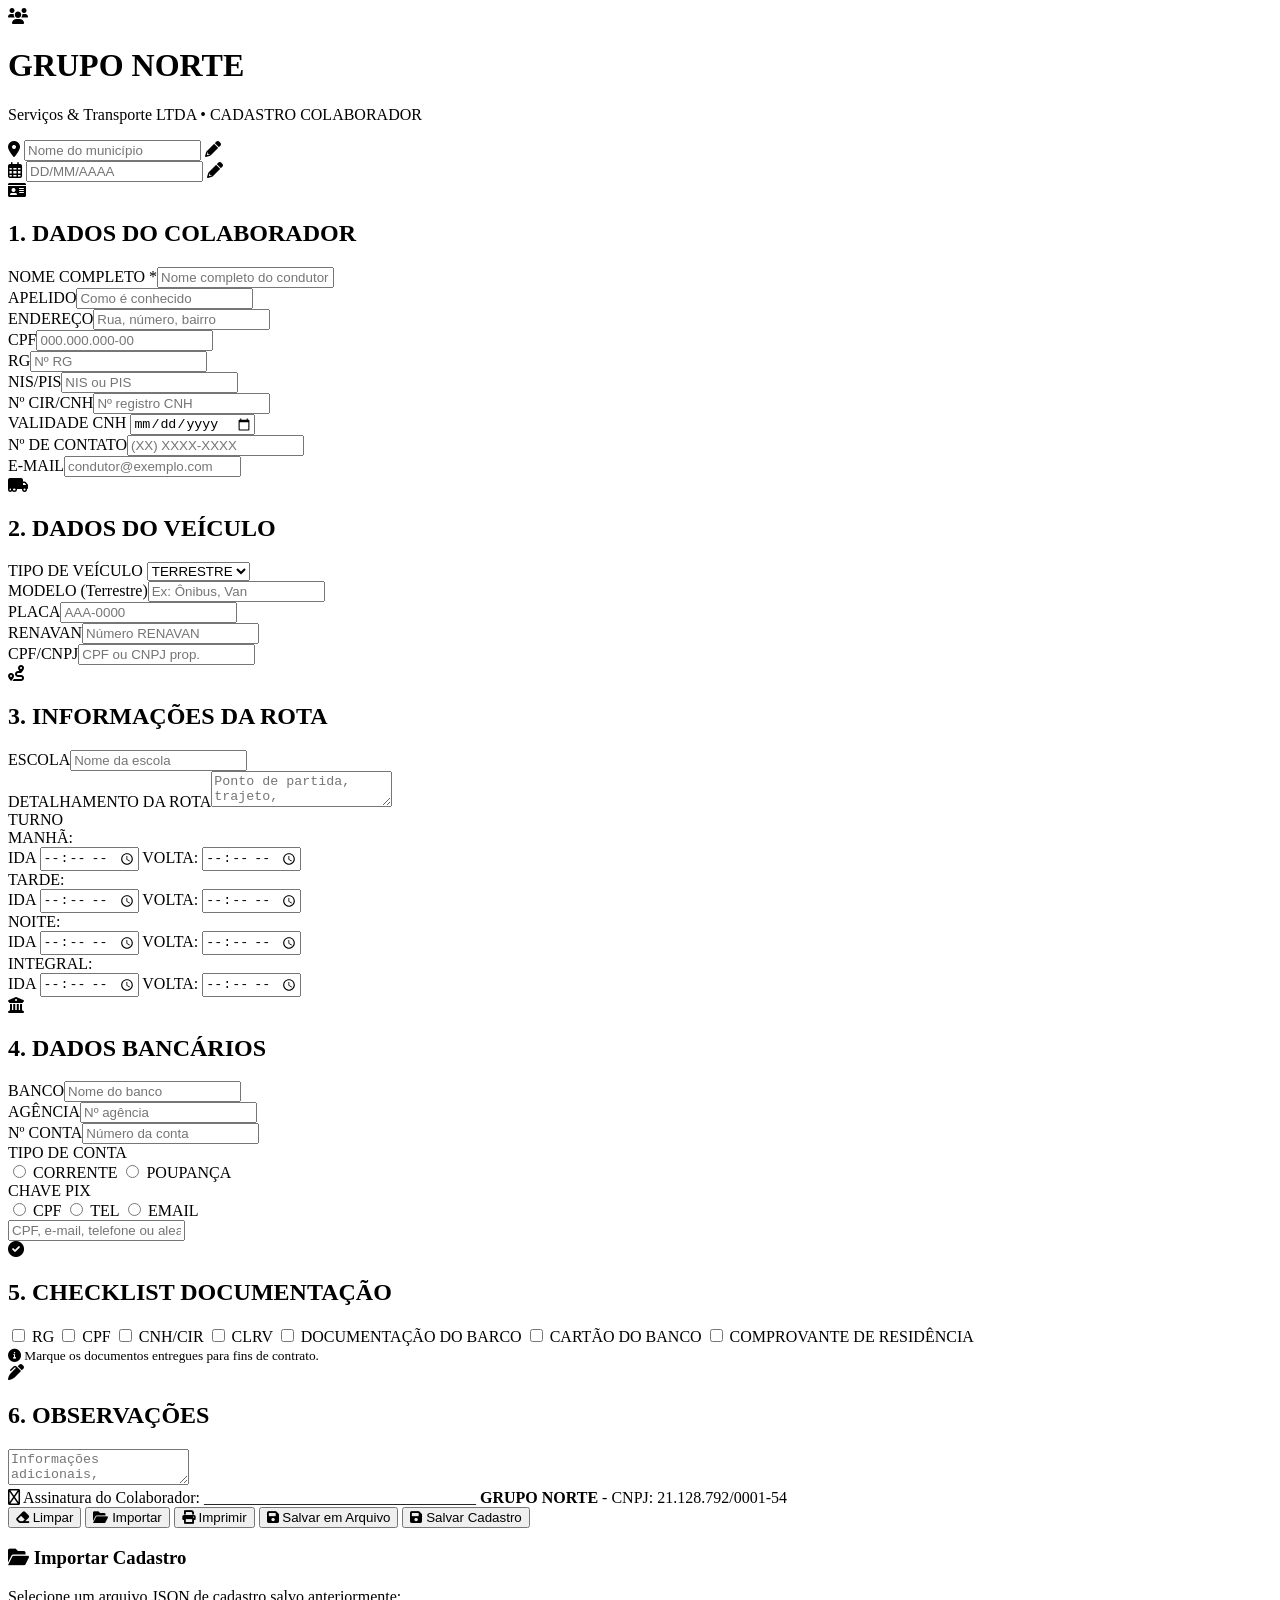
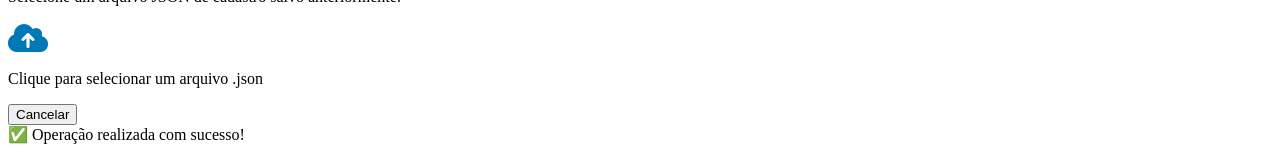
==== src/main/resources/static/index.html @ 570d4378 "ajustes" ====
<!DOCTYPE html>
<html lang="pt-br">
<head>
    <meta charset="UTF-8">
    <meta name="viewport" content="width=device-width, initial-scale=1.0, user-scalable=yes">
    <title>Grupo Norte | Cadastro Colaborador</title>
    <link href="https://fonts.googleapis.com/css2?family=Inter:opsz,wght@14..32,300;14..32,400;14..32,500;14..32,600;14..32,700&display=swap" rel="stylesheet">
    <link rel="stylesheet" href="https://cdnjs.cloudflare.com/ajax/libs/font-awesome/6.0.0-beta3/css/all.min.css">
    <link rel="stylesheet" href="css/style.css">

</head>
<body>
<div class="container">
    <div class="header-card">
        <div class="logo-area">
            <div class="logo-icon">
                <i class="fas fa-users"></i>
            </div>
            <div class="title-main">
                <h1>GRUPO NORTE</h1>
                <p>Serviços & Transporte LTDA • CADASTRO COLABORADOR</p>
            </div>
        </div>
        <div class="badge-muni">
            <div class="muni-field">
                <i class="fas fa-map-marker-alt"></i>
                <input type="text" id="editMunicipio" placeholder="Nome do município">
                <span class="edit-hint"><i class="fas fa-pencil-alt"></i></span>
            </div>
            <div class="data-field">
                <i class="far fa-calendar-alt"></i>
                <input type="text" id="editData" placeholder="DD/MM/AAAA" maxlength="10">
                <span class="edit-hint"><i class="fas fa-pencil-alt"></i></span>
            </div>
        </div>
    </div>

    <div class="form-grid">
        <form id="cadastroForm">
            <div class="section">
                <div class="section-title">
                    <i class="fas fa-id-card"></i>
                    <h2>1. DADOS DO COLABORADOR</h2>
                </div>
                <div class="row">
                    <div class="field" style="flex: 2 1 320px;"><label>NOME COMPLETO *</label><input type="text" id="nomeCompleto" placeholder="Nome completo do condutor"></div>
                    <div class="field"><label>APELIDO</label><input type="text" id="apelido" placeholder="Como é conhecido"></div>
                </div>
                <div class="row">
                    <div class="field"><label>ENDEREÇO</label><input type="text" id="endereco" placeholder="Rua, número, bairro"></div>
                    <div class="field"><label>CPF</label><input type="text" id="cpf" placeholder="000.000.000-00"></div>
                    <div class="field"><label>RG</label><input type="text" id="rg" placeholder="Nº RG"></div>
                    <div class="field"><label>NIS/PIS</label><input type="text" id="nis" placeholder="NIS ou PIS"></div>
                </div>
                <div class="row">
                    <div class="field"><label>Nº CIR/CNH</label><input type="text" id="cnh" placeholder="Nº registro CNH"></div>
                    <div class="field">
                        <label for="validadeCnh">VALIDADE CNH</label>
                        <input
                                type="date"
                                id="validadeCnh"
                                name="validadeCnh"
                                required
                        >
                    </div>
                    <div class="field"><label>Nº DE CONTATO</label><input type="tel" id="contato" placeholder="(XX) XXXX-XXXX"></div>
                    <div class="field"><label>E-MAIL</label><input type="email" id="email" placeholder="condutor@exemplo.com"></div>
                </div>
            </div>

            <div class="section">
                <div class="section-title">
                    <i class="fas fa-truck-moving"></i>
                    <h2>2. DADOS DO VEÍCULO</h2>
                </div>
                <div class="row">
                    <div class="field"><label>TIPO DE VEÍCULO</label>
                        <select id="tipoVeiculo">
                            <option value="terrestre">TERRESTRE</option>
                            <option value="fluvial">FLUVIAL</option>
                        </select>
                    </div>
                </div>
                <div id="camposTerrestre">
                    <div class="row">
                        <div class="field"><label>MODELO (Terrestre)</label><input type="text" id="modeloTerrestre" placeholder="Ex: Ônibus, Van"></div>
                        <div class="field"><label>PLACA</label><input type="text" id="placa" placeholder="AAA-0000"></div>
                        <div class="field"><label>RENAVAN</label><input type="text" id="renavan" placeholder="Número RENAVAN"></div>
                        <div class="field"><label>CPF/CNPJ</label><input type="text" id="cpfCnpjVeiculo" placeholder="CPF ou CNPJ prop."></div>
                    </div>
                </div>
                <div id="camposFluvial" style="display: none;">
                    <div class="vehicle-detail">
                        <div class="row">
                            <div class="field"><label>MODELO (Embarcação)</label><input type="text" id="modeloFluvial" placeholder="Modelo do barco"></div>
                            <div class="field"><label>NOME DA EMBARCAÇÃO</label><input type="text" id="nomeEmbarcacao" placeholder="Nome da embarcação"></div>
                            <div class="field"><label>Nº INSC</label><input type="text" id="numInsc" placeholder="Inscrição da embarcação"></div>
                            <div class="field"><label>VALIDADE</label><input type="text" id="validadeEmbarcacao" placeholder="DD/MM/AAAA" maxlength="10"></div>
                        </div>
                    </div>
                </div>
            </div>

            <div class="section">
                <div class="section-title"><i class="fas fa-route"></i><h2>3. INFORMAÇÕES DA ROTA</h2></div>
                <div class="row">
                    <div class="field field-full"><label>ESCOLA</label><input type="text" id="escola" placeholder="Nome da escola"></div>
                </div>
                <div class="row">
                    <div class="field field-full"><label>DETALHAMENTO DA ROTA</label><textarea id="detalheRota" rows="2" placeholder="Ponto de partida, trajeto, referências..."></textarea></div>
                </div>
                <div class="row">
                    <div class="turno-block">
                        <label>TURNO</label>
                        <div class="turno-grid">
                            <div class="turno-shift-card">
                                <div class="turno-shift-title">MANHÃ:</div>
                                <div class="turno-fields-row">
                                    <span class="turno-tag">IDA</span>
                                    <input type="time" class="turno-time" id="manhaIda">
                                    <span class="turno-tag">VOLTA:</span>
                                    <input type="time" class="turno-time" id="manhaVolta">
                                </div>
                            </div>
                            <div class="turno-shift-card">
                                <div class="turno-shift-title">TARDE:</div>
                                <div class="turno-fields-row">
                                    <span class="turno-tag">IDA</span>
                                    <input type="time" class="turno-time" id="tardeIda">
                                    <span class="turno-tag">VOLTA:</span>
                                    <input type="time" class="turno-time" id="tardeVolta">
                                </div>
                            </div>
                            <div class="turno-shift-card">
                                <div class="turno-shift-title">NOITE:</div>
                                <div class="turno-fields-row">
                                    <span class="turno-tag">IDA</span>
                                    <input type="time" class="turno-time" id="noiteIda">
                                    <span class="turno-tag">VOLTA:</span>
                                    <input type="time" class="turno-time" id="noiteVolta">
                                </div>
                            </div>
                            <div class="turno-shift-card">
                                <div class="turno-shift-title">INTEGRAL:</div>
                                <div class="turno-fields-row">
                                    <span class="turno-tag">IDA</span>
                                    <input type="time" class="turno-time" id="integralIda">
                                    <span class="turno-tag">VOLTA:</span>
                                    <input type="time" class="turno-time" id="integralVolta">
                                </div>
                            </div>
                        </div>
                    </div>
                </div>
            </div>

            <div class="section">
                <div class="section-title"><i class="fas fa-university"></i><h2>4. DADOS BANCÁRIOS</h2></div>
                <div class="row">
                    <div class="field"><label>BANCO</label><input type="text" id="banco" placeholder="Nome do banco"></div>
                    <div class="field"><label>AGÊNCIA</label><input type="text" id="agencia" placeholder="Nº agência"></div>
                    <div class="field"><label>Nº CONTA</label><input type="text" id="numeroConta" placeholder="Número da conta"></div>
                    <div class="field">
                        <label>TIPO DE CONTA</label>
                        <div class="radio-group-vertical">
                            <label class="radio-item"><input type="radio" name="tipoConta" id="tipoContaCorrente" value="corrente"> CORRENTE</label>
                            <label class="radio-item"><input type="radio" name="tipoConta" id="tipoContaPoupanca" value="poupanca"> POUPANÇA</label>
                        </div>
                    </div>
                </div>
                <div class="row">
                    <div class="field field-full">
                        <label>CHAVE PIX</label>
                        <div class="pix-row">
                            <div class="radio-group-horizontal">
                                <label class="radio-item"><input type="radio" name="tipoPix" id="pixCPF" value="cpf"> CPF</label>
                                <label class="radio-item"><input type="radio" name="tipoPix" id="pixTel" value="tel"> TEL</label>
                                <label class="radio-item"><input type="radio" name="tipoPix" id="pixEmail" value="email"> EMAIL</label>
                            </div>
                            <input type="text" id="chavePix" class="pix-input" placeholder="CPF, e-mail, telefone ou aleatória">
                        </div>
                    </div>
                </div>
            </div>

            <div class="section">
                <div class="section-title"><i class="fas fa-check-circle"></i><h2>5. CHECKLIST DOCUMENTAÇÃO</h2></div>
                <div class="checklist">
                    <label class="check-item"><input type="checkbox" id="checkRG"> RG</label>
                    <label class="check-item"><input type="checkbox" id="checkCPF"> CPF</label>
                    <label class="check-item"><input type="checkbox" id="checkCNH"> CNH/CIR</label>
                    <label class="check-item"><input type="checkbox" id="checkCLRV"> CLRV</label>
                    <label class="check-item"><input type="checkbox" id="checkDocBarco"> DOCUMENTAÇÃO DO BARCO</label>
                    <label class="check-item"><input type="checkbox" id="checkCartaoBanco"> CARTÃO DO BANCO</label>
                    <label class="check-item"><input type="checkbox" id="checkComprovanteRes"> COMPROVANTE DE RESIDÊNCIA</label>
                </div>
                <small class="info-hint"><i class="fas fa-info-circle"></i> Marque os documentos entregues para fins de contrato.</small>
            </div>

            <div class="section obs-area">
                <div class="section-title"><i class="fas fa-pen-alt"></i><h2>6. OBSERVAÇÕES</h2></div>
                <textarea id="observacoes" placeholder="Informações adicionais, restrições, observações pertinentes..."></textarea>
                <div class="assinatura">
                    <span><i class="far fa-signature"></i> Assinatura do Colaborador: __________________________________</span>
                    <span><strong>GRUPO NORTE</strong> - CNPJ: 21.128.792/0001-54</span>
                </div>
            </div>

            <div class="actions">
                <button type="button" class="btn btn-secondary" id="btnLimpar"><i class="fas fa-eraser"></i> Limpar</button>
                <button type="button" class="btn btn-warning" id="btnImportar"><i class="fas fa-folder-open"></i> Importar</button>
                <button type="button" class="btn btn-info" id="btnImprimir"><i class="fas fa-print"></i> Imprimir</button>
                <button type="button" class="btn btn-primary" id="btnSalvarArquivo"><i class="fas fa-save"></i> Salvar em Arquivo</button>
                <button type="button" id="btnSalvar" class="btn-salvar" onclick="enviarCadastro()">
                    <i class="fas fa-save"></i>
                    <span>Salvar Cadastro</span>
                </button>
            </div>
        </form>
    </div>
</div>

<!-- Modal de Importação -->
<div id="importModal" class="modal">
    <div class="modal-content">
        <h3><i class="fas fa-folder-open"></i> Importar Cadastro</h3>
        <p>Selecione um arquivo JSON de cadastro salvo anteriormente:</p>
        <div class="file-input-wrapper" onclick="document.getElementById('fileInput').click()">
            <i class="fas fa-cloud-upload-alt" style="font-size: 2rem; color: #0077b6;"></i>
            <p>Clique para selecionar um arquivo .json</p>
            <input type="file" id="fileInput" accept=".json" style="display: none;">
        </div>
        <div class="modal-buttons">
            <button class="btn btn-secondary" onclick="fecharModal()">Cancelar</button>
        </div>
    </div>
</div>

<div id="toastMsg" class="toast-message">✅ Operação realizada com sucesso!</div>

<script src="js/script.js"></script>

</body>
</html>
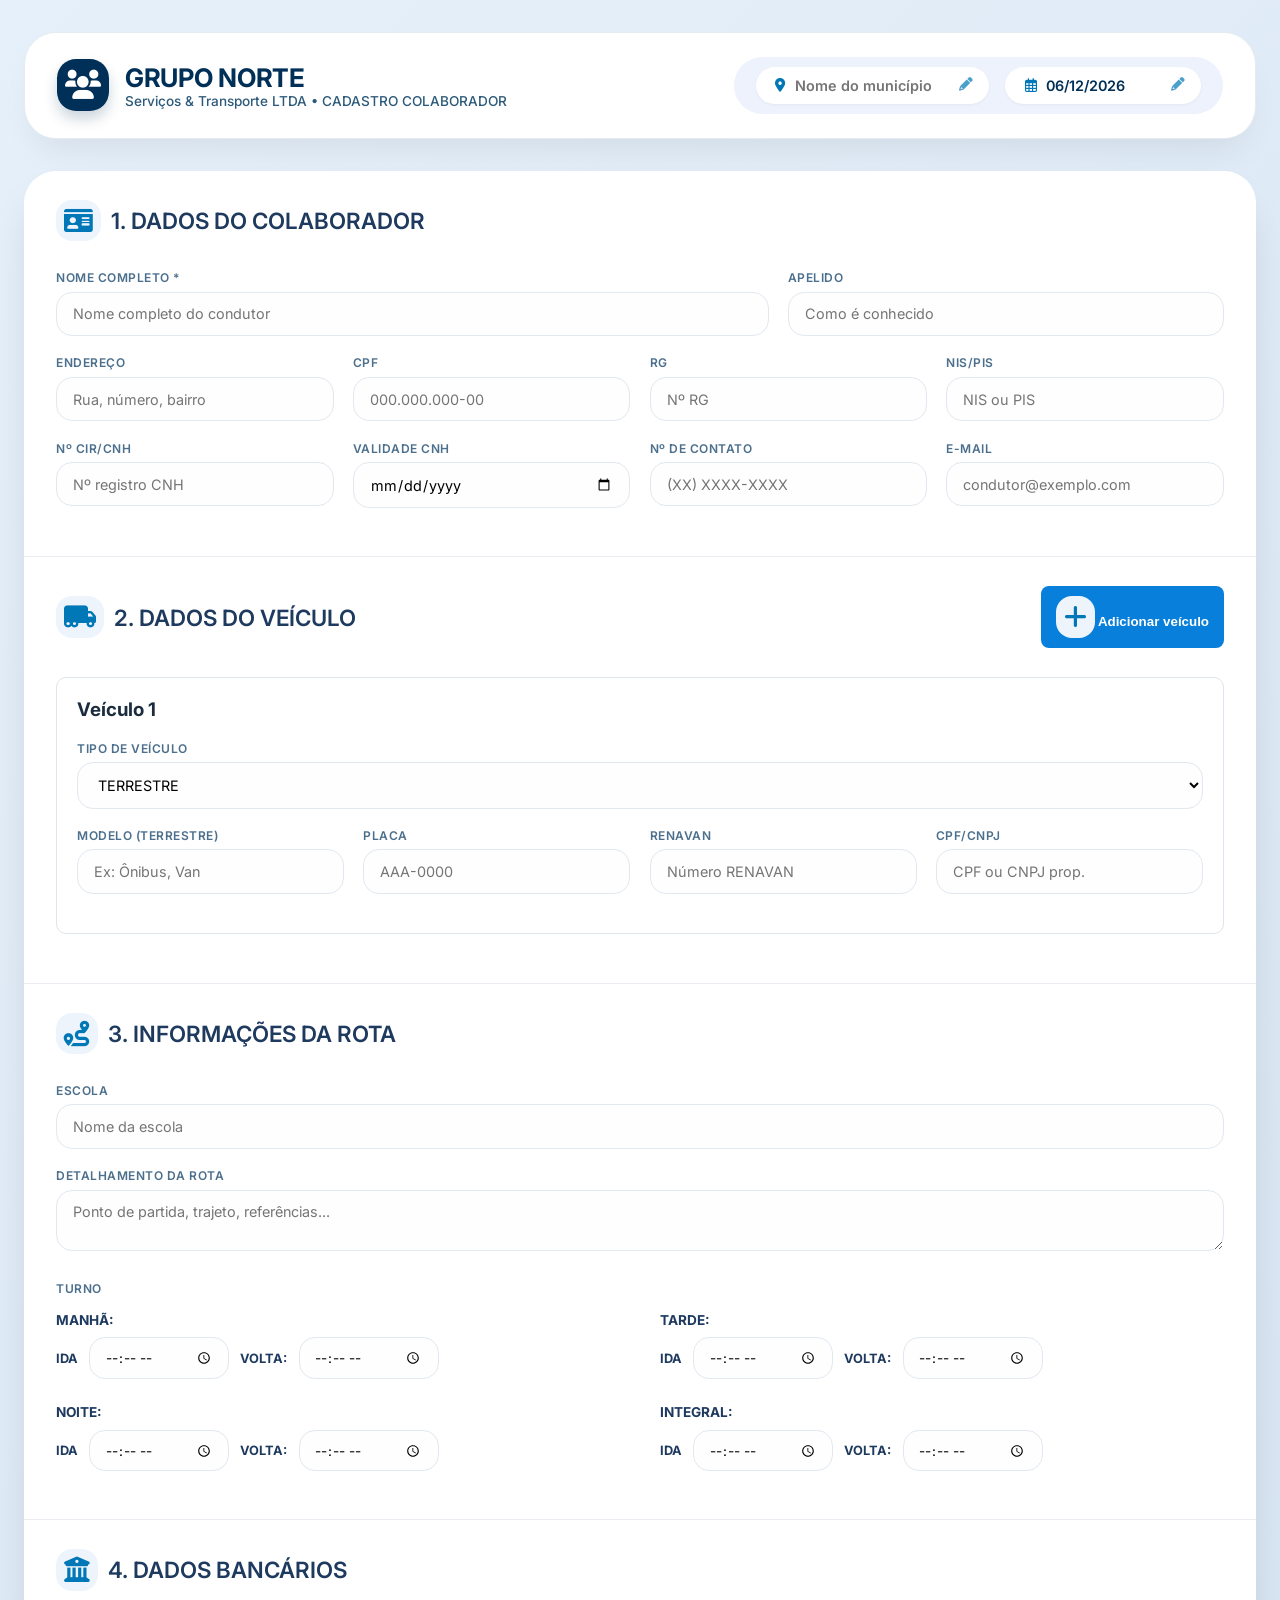
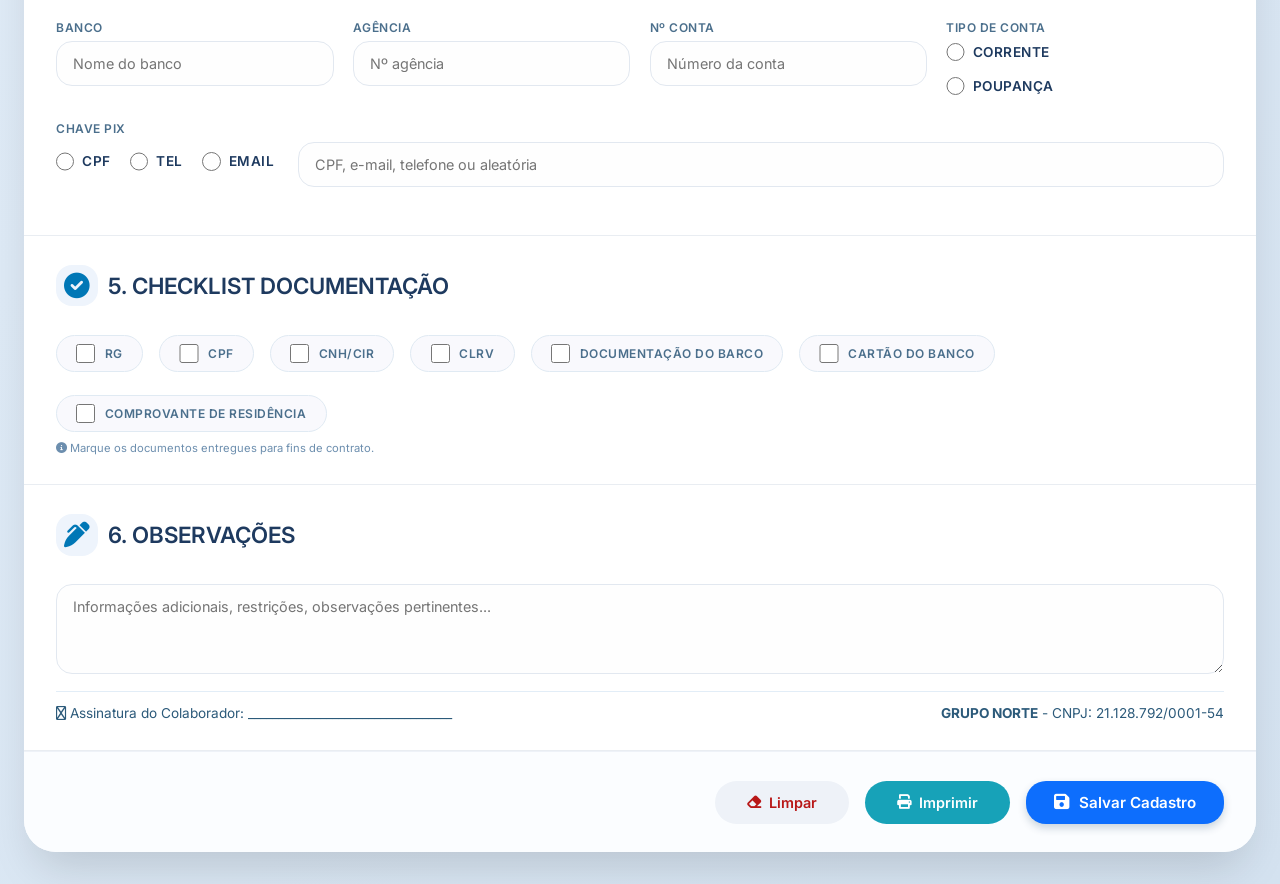
==== commit 7c73890e: "ajuste frontend" ====
--- a/src/main/resources/static/index.html
+++ b/src/main/resources/static/index.html
@@ -6,7 +6,7 @@
     <title>Grupo Norte | Cadastro Colaborador</title>
     <link href="https://fonts.googleapis.com/css2?family=Inter:opsz,wght@14..32,300;14..32,400;14..32,500;14..32,600;14..32,700&display=swap" rel="stylesheet">
     <link rel="stylesheet" href="https://cdnjs.cloudflare.com/ajax/libs/font-awesome/6.0.0-beta3/css/all.min.css">
-    <link rel="stylesheet" href="css/style.css">
+    <link rel="stylesheet" href="style.css">
 
 </head>
 <body>
@@ -69,36 +69,134 @@
             </div>
 
             <div class="section">
+
                 <div class="section-title">
                     <i class="fas fa-truck-moving"></i>
                     <h2>2. DADOS DO VEÍCULO</h2>
-                </div>
-                <div class="row">
-                    <div class="field"><label>TIPO DE VEÍCULO</label>
-                        <select id="tipoVeiculo">
-                            <option value="terrestre">TERRESTRE</option>
-                            <option value="fluvial">FLUVIAL</option>
-                        </select>
-                    </div>
-                </div>
-                <div id="camposTerrestre">
-                    <div class="row">
-                        <div class="field"><label>MODELO (Terrestre)</label><input type="text" id="modeloTerrestre" placeholder="Ex: Ônibus, Van"></div>
-                        <div class="field"><label>PLACA</label><input type="text" id="placa" placeholder="AAA-0000"></div>
-                        <div class="field"><label>RENAVAN</label><input type="text" id="renavan" placeholder="Número RENAVAN"></div>
-                        <div class="field"><label>CPF/CNPJ</label><input type="text" id="cpfCnpjVeiculo" placeholder="CPF ou CNPJ prop."></div>
-                    </div>
-                </div>
-                <div id="camposFluvial" style="display: none;">
-                    <div class="vehicle-detail">
+
+                    <button type="button" id="btnAdicionarVeiculo" class="btn-adicionar-veiculo">
+                        <i class="fas fa-plus"></i>
+                        Adicionar veículo
+                    </button>
+                </div>
+
+                <div id="veiculosContainer">
+
+                    <!-- VEÍCULO 1 -->
+                    <div class="veiculo-card">
+
+                        <div class="veiculo-card-title">
+                            <h3>Veículo 1</h3>
+                        </div>
+
                         <div class="row">
-                            <div class="field"><label>MODELO (Embarcação)</label><input type="text" id="modeloFluvial" placeholder="Modelo do barco"></div>
-                            <div class="field"><label>NOME DA EMBARCAÇÃO</label><input type="text" id="nomeEmbarcacao" placeholder="Nome da embarcação"></div>
-                            <div class="field"><label>Nº INSC</label><input type="text" id="numInsc" placeholder="Inscrição da embarcação"></div>
-                            <div class="field"><label>VALIDADE</label><input type="text" id="validadeEmbarcacao" placeholder="DD/MM/AAAA" maxlength="10"></div>
-                        </div>
-                    </div>
-                </div>
+
+                            <div class="field">
+                                <label>TIPO DE VEÍCULO</label>
+
+                                <select class="tipoVeiculo">
+                                    <option value="terrestre">TERRESTRE</option>
+                                    <option value="fluvial">FLUVIAL</option>
+                                </select>
+                            </div>
+
+                        </div>
+
+
+                        <!-- CAMPOS TERRESTRES -->
+
+                        <div class="camposTerrestre">
+
+                            <div class="row">
+
+                                <div class="field">
+                                    <label>MODELO (Terrestre)</label>
+                                    <input
+                                            type="text"
+                                            class="modeloTerrestre"
+                                            placeholder="Ex: Ônibus, Van">
+                                </div>
+
+                                <div class="field">
+                                    <label>PLACA</label>
+                                    <input
+                                            type="text"
+                                            class="placa"
+                                            placeholder="AAA-0000">
+                                </div>
+
+                                <div class="field">
+                                    <label>RENAVAN</label>
+                                    <input
+                                            type="text"
+                                            class="renavan"
+                                            placeholder="Número RENAVAN">
+                                </div>
+
+                                <div class="field">
+                                    <label>CPF/CNPJ</label>
+                                    <input
+                                            type="text"
+                                            class="cpfCnpjVeiculo"
+                                            placeholder="CPF ou CNPJ prop.">
+                                </div>
+
+                            </div>
+
+                        </div>
+
+
+                        <!-- CAMPOS FLUVIAIS -->
+
+                        <div class="camposFluvial" style="display: none;">
+
+                            <div class="vehicle-detail">
+
+                                <div class="row">
+
+                                    <div class="field">
+                                        <label>MODELO (Embarcação)</label>
+                                        <input
+                                                type="text"
+                                                class="modeloFluvial"
+                                                placeholder="Modelo do barco">
+                                    </div>
+
+                                    <div class="field">
+                                        <label>NOME DA EMBARCAÇÃO</label>
+                                        <input
+                                                type="text"
+                                                class="nomeEmbarcacao"
+                                                placeholder="Nome da embarcação">
+                                    </div>
+
+                                    <div class="field">
+                                        <label>Nº INSC</label>
+                                        <input
+                                                type="text"
+                                                class="numInsc"
+                                                placeholder="Inscrição da embarcação">
+                                    </div>
+
+                                    <div class="field">
+                                        <label>VALIDADE</label>
+                                        <input
+                                                type="text"
+                                                class="validadeEmbarcacao"
+                                                placeholder="DD/MM/AAAA"
+                                                maxlength="10">
+                                    </div>
+
+                                </div>
+
+                            </div>
+
+                        </div>
+
+                    </div>
+
+                </div>
+
             </div>
 
             <div class="section">
@@ -208,9 +306,7 @@
 
             <div class="actions">
                 <button type="button" class="btn btn-secondary" id="btnLimpar"><i class="fas fa-eraser"></i> Limpar</button>
-                <button type="button" class="btn btn-warning" id="btnImportar"><i class="fas fa-folder-open"></i> Importar</button>
                 <button type="button" class="btn btn-info" id="btnImprimir"><i class="fas fa-print"></i> Imprimir</button>
-                <button type="button" class="btn btn-primary" id="btnSalvarArquivo"><i class="fas fa-save"></i> Salvar em Arquivo</button>
                 <button type="button" id="btnSalvar" class="btn-salvar" onclick="enviarCadastro()">
                     <i class="fas fa-save"></i>
                     <span>Salvar Cadastro</span>
@@ -220,25 +316,7 @@
     </div>
 </div>
 
-<!-- Modal de Importação -->
-<div id="importModal" class="modal">
-    <div class="modal-content">
-        <h3><i class="fas fa-folder-open"></i> Importar Cadastro</h3>
-        <p>Selecione um arquivo JSON de cadastro salvo anteriormente:</p>
-        <div class="file-input-wrapper" onclick="document.getElementById('fileInput').click()">
-            <i class="fas fa-cloud-upload-alt" style="font-size: 2rem; color: #0077b6;"></i>
-            <p>Clique para selecionar um arquivo .json</p>
-            <input type="file" id="fileInput" accept=".json" style="display: none;">
-        </div>
-        <div class="modal-buttons">
-            <button class="btn btn-secondary" onclick="fecharModal()">Cancelar</button>
-        </div>
-    </div>
-</div>
-
-<div id="toastMsg" class="toast-message">✅ Operação realizada com sucesso!</div>
-
-<script src="js/script.js"></script>
+<script src="script.js"></script>
 
 </body>
 </html>
--- a/src/main/resources/static/style.css
+++ b/src/main/resources/static/style.css
@@ -0,0 +1,664 @@
+* {
+    margin: 0;
+    padding: 0;
+    box-sizing: border-box;
+}
+
+body {
+    background: linear-gradient(135deg, #e6f0fa 0%, #d4e2f0 100%);
+    font-family: 'Inter', sans-serif;
+    padding: 2rem 1.5rem;
+    color: #1a2c3e;
+}
+
+.container {
+    max-width: 1280px;
+    margin: 0 auto;
+}
+
+.header-card {
+    background: white;
+    border-radius: 2rem;
+    padding: 1.5rem 2rem;
+    margin-bottom: 2rem;
+    box-shadow: 0 20px 35px -12px rgba(0, 0, 0, 0.08);
+    display: flex;
+    flex-wrap: wrap;
+    align-items: center;
+    justify-content: space-between;
+    border: 1px solid rgba(0, 70, 120, 0.1);
+}
+
+.logo-area {
+    display: flex;
+    align-items: center;
+    gap: 1rem;
+}
+
+.logo-icon {
+    width: 52px;
+    height: 52px;
+    background: #003057;
+    border-radius: 1.2rem;
+    display: flex;
+    align-items: center;
+    justify-content: center;
+    color: white;
+    font-size: 1.8rem;
+    box-shadow: 0 8px 14px rgba(0,48,87,0.2);
+}
+
+.title-main h1 {
+    font-size: 1.6rem;
+    font-weight: 700;
+    letter-spacing: -0.3px;
+    color: #003057;
+}
+
+.title-main p {
+    color: #2c5a7a;
+    font-weight: 500;
+    font-size: 0.85rem;
+}
+
+.badge-muni {
+    background: #eef2fc;
+    padding: 0.6rem 1.4rem;
+    border-radius: 3rem;
+    display: flex;
+    gap: 1rem;
+    flex-wrap: wrap;
+    align-items: center;
+    font-weight: 500;
+}
+
+.badge-muni .muni-field {
+    display: flex;
+    align-items: center;
+    gap: 0.6rem;
+    background: white;
+    padding: 0.25rem 1rem 0.25rem 1.2rem;
+    border-radius: 2rem;
+    box-shadow: 0 1px 3px rgba(0,0,0,0.05);
+}
+
+.badge-muni .muni-field i {
+    color: #0077b6;
+    font-size: 0.85rem;
+}
+
+.badge-muni .muni-field input {
+    border: none;
+    background: transparent;
+    font-weight: 600;
+    color: #003057;
+    font-size: 0.9rem;
+    padding: 0.4rem 0;
+    width: 150px;
+    font-family: 'Inter', sans-serif;
+    outline: none;
+}
+
+.badge-muni .muni-field input:focus {
+    border-bottom: 1px dashed #0077b6;
+}
+
+.badge-muni .data-field {
+    display: flex;
+    align-items: center;
+    gap: 0.6rem;
+    background: white;
+    padding: 0.25rem 1rem 0.25rem 1.2rem;
+    border-radius: 2rem;
+    box-shadow: 0 1px 3px rgba(0,0,0,0.05);
+}
+
+.badge-muni .data-field i {
+    color: #0077b6;
+    font-size: 0.85rem;
+}
+
+.badge-muni .data-field input {
+    border: none;
+    background: transparent;
+    font-weight: 600;
+    color: #003057;
+    font-size: 0.9rem;
+    padding: 0.4rem 0;
+    width: 110px;
+    font-family: 'Inter', sans-serif;
+    outline: none;
+}
+
+.badge-muni .data-field input:focus {
+    border-bottom: 1px dashed #0077b6;
+}
+
+.form-grid {
+    background: white;
+    border-radius: 2rem;
+    box-shadow: 0 25px 45px -12px rgba(0, 0, 0, 0.15);
+    overflow: hidden;
+    transition: all 0.2s;
+}
+
+.section {
+    padding: 1.8rem 2rem;
+    border-bottom: 1px solid #e9edf2;
+    transition: background 0.2s;
+}
+
+.section:last-child {
+    border-bottom: none;
+}
+
+.section-title {
+    display: flex;
+    align-items: center;
+    gap: 0.7rem;
+    margin-bottom: 1.8rem;
+}
+
+.section-title i {
+    font-size: 1.6rem;
+    color: #0077b6;
+    background: #eef4fc;
+    padding: 0.5rem;
+    border-radius: 1rem;
+}
+
+.section-title h2 {
+    font-size: 1.4rem;
+    font-weight: 600;
+    color: #1e3a5f;
+}
+
+.row {
+    display: flex;
+    flex-wrap: wrap;
+    gap: 1.2rem;
+    margin-bottom: 1.2rem;
+}
+
+.field {
+    flex: 1 1 240px;
+    min-width: 180px;
+}
+
+.field-full {
+    flex: 1 1 100%;
+}
+
+.turno-block {
+    flex: 1 1 100%;
+    margin-top: 0.4rem;
+}
+
+.turno-block > label {
+    margin-bottom: 1rem;
+}
+
+.turno-grid {
+    display: grid;
+    grid-template-columns: 1fr 1fr;
+    gap: 1.6rem 2.5rem;
+}
+
+.turno-shift-title {
+    font-weight: 700;
+    font-size: 0.85rem;
+    color: #1e3a5f;
+    margin-bottom: 0.6rem;
+}
+
+.turno-fields-row {
+    display: flex;
+    align-items: center;
+    flex-wrap: wrap;
+    gap: 0.7rem;
+}
+
+.turno-tag {
+    font-weight: 700;
+    font-size: 0.8rem;
+    color: #1e3a5f;
+}
+
+.turno-time {
+    width: auto;
+    min-width: 140px;
+    padding: 0.6rem 0.9rem;
+    border-radius: 1rem;
+    border: 1.5px solid #e2e8f0;
+    background: #fefefe;
+    font-size: 0.85rem;
+}
+
+.turno-time:focus {
+    border-color: #0077b6;
+    box-shadow: 0 0 0 3px rgba(0,119,182,0.2);
+}
+
+@media (max-width: 600px) {
+    .turno-grid {
+        grid-template-columns: 1fr;
+    }
+}
+
+label {
+    display: block;
+    font-size: 0.75rem;
+    font-weight: 600;
+    text-transform: uppercase;
+    letter-spacing: 0.5px;
+    color: #4b6f8c;
+    margin-bottom: 0.4rem;
+}
+
+input, select, textarea {
+    width: 100%;
+    padding: 0.8rem 1rem;
+    border-radius: 1rem;
+    border: 1.5px solid #e2e8f0;
+    font-family: 'Inter', sans-serif;
+    font-size: 0.9rem;
+    transition: 0.2s;
+    background: #fefefe;
+    outline: none;
+}
+
+input:focus, select:focus, textarea:focus {
+    border-color: #0077b6;
+    box-shadow: 0 0 0 3px rgba(0,119,182,0.2);
+}
+
+.vehicle-detail {
+    background: #fafcff;
+    padding: 1.2rem;
+    border-radius: 1.5rem;
+    margin-top: 0.8rem;
+    border: 1px dashed #cbdde9;
+}
+
+.checklist {
+    display: flex;
+    flex-wrap: wrap;
+    gap: 1rem;
+    margin-top: 0.5rem;
+}
+
+.check-item {
+    background: #f9f9fd;
+    padding: 0.5rem 1.2rem;
+    border-radius: 2rem;
+    display: flex;
+    align-items: center;
+    gap: 0.6rem;
+    border: 1px solid #e0eaf3;
+}
+
+.check-item input {
+    width: 1.2rem;
+    height: 1.2rem;
+    accent-color: #0077b6;
+}
+
+.radio-group-vertical {
+    display: flex;
+    flex-direction: column;
+    gap: 0.6rem;
+    margin-top: 0.5rem;
+}
+
+.radio-group-horizontal {
+    display: flex;
+    flex-wrap: wrap;
+    gap: 1.2rem;
+    margin-top: 0.5rem;
+}
+
+.radio-item {
+    display: flex;
+    align-items: center;
+    gap: 0.5rem;
+    font-size: 0.85rem;
+    font-weight: 600;
+    color: #1e3a5f;
+    cursor: pointer;
+}
+
+.radio-item input[type="radio"] {
+    width: 1.15rem;
+    height: 1.15rem;
+    accent-color: #0077b6;
+    cursor: pointer;
+}
+
+.pix-row {
+    display: flex;
+    align-items: center;
+    gap: 1.5rem;
+    flex-wrap: wrap;
+}
+
+.pix-row .radio-group-horizontal {
+    margin-top: 0;
+}
+
+.pix-input {
+    flex: 1;
+    min-width: 240px;
+}
+
+.obs-area textarea {
+    resize: vertical;
+    min-height: 90px;
+}
+
+.actions {
+    display: flex;
+    justify-content: flex-end;
+    gap: 1rem;
+    padding: 1.8rem 2rem;
+    background: #fbfdff;
+    border-top: 1px solid #eef2f8;
+    flex-wrap: wrap;
+}
+
+.btn {
+    padding: 0.8rem 2rem;
+    border-radius: 2rem;
+    font-weight: 600;
+    font-size: 0.9rem;
+    cursor: pointer;
+    transition: 0.2s;
+    border: none;
+    font-family: 'Inter', sans-serif;
+    display: inline-flex;
+    align-items: center;
+    gap: 0.5rem;
+}
+
+.btn-primary {
+    background: #003057;
+    color: white;
+    box-shadow: 0 4px 8px rgba(0,48,87,0.2);
+}
+
+.btn-primary:hover {
+    background: #0a4b78;
+    transform: translateY(-2px);
+}
+/* Container do botão de ação */
+.form-actions {
+    display: flex;
+    justify-content: flex-end;
+    align-items: center;
+    margin-top: 25px;
+    padding-top: 20px;
+    border-top: 1px solid #e2e8f0;
+}
+
+/* Botão Salvar Principal */
+.btn-salvar {
+    display: inline-flex;
+    align-items: center;
+    justify-content: center;
+    gap: 10px;
+    padding: 12px 28px;
+    background-color: #0d6efd; /* Azul padrão moderno (ou use a cor primária do seu tema) */
+    color: #ffffff;
+    font-family: inherit;
+    font-size: 0.95rem;
+    font-weight: 600;
+    border: none;
+    border-radius: 20px;
+    cursor: pointer;
+    box-shadow: 0 4px 8px rgba(0,48,87,0.2);
+    transition: all 0.2s ease-in-out;
+}
+
+/* Efeito Hover (passar o mouse) */
+.btn-salvar:hover {
+    background-color: #0b5ed7;
+    transform: translateY(-1px);
+    box-shadow: 0 6px 12px -2px rgba(13, 110, 253, 0.3);
+}
+
+/* Efeito Click */
+.btn-salvar:active {
+    transform: translateY(0);
+    box-shadow: 0 2px 4px -1px rgba(13, 110, 253, 0.2);
+}
+
+/* Tamanho do Ícone */
+.btn-salvar i {
+    font-size: 1.1rem;
+}
+
+/* Responsividade para telas menores/mobile */
+@media (max-width: 576px) {
+    .form-actions {
+        justify-content: stretch;
+    }
+
+    .btn-salvar {
+        width: 100%; /* Ocupa a largura total na tela do celular */
+    }
+}
+
+.btn-secondary {
+    background: #eef2f8;
+    color: #b81717;
+}
+
+.btn-secondary:hover {
+    background: #e2e9f2;
+}
+
+.btn-info {
+    background: #17a2b8;
+    color: white;
+}
+
+.btn-info:hover {
+    background: #138496;
+    transform: translateY(-2px);
+}
+
+.btn-warning {
+    background: #ffc107;
+    color: #1e4663;
+}
+
+.btn-warning:hover {
+    background: #e0a800;
+    transform: translateY(-2px);
+}
+
+.assinatura {
+    display: flex;
+    justify-content: space-between;
+    align-items: center;
+    flex-wrap: wrap;
+    font-size: 0.85rem;
+    padding-top: 0.8rem;
+    color: #2c5a7a;
+    border-top: 1px solid #e2edf7;
+    margin-top: 0.8rem;
+}
+
+.toast-message {
+    visibility: hidden;
+    min-width: 260px;
+    background-color: #1e4620;
+    color: white;
+    text-align: center;
+    border-radius: 3rem;
+    padding: 0.8rem 1.5rem;
+    position: fixed;
+    bottom: 30px;
+    left: 50%;
+    transform: translateX(-50%);
+    z-index: 1000;
+    font-weight: 500;
+    box-shadow: 0 8px 20px rgba(0,0,0,0.2);
+    transition: 0.2s;
+}
+
+.toast-message.show {
+    visibility: visible;
+    animation: fadein 0.3s, fadeout 0.3s 2.5s;
+}
+
+@keyframes fadein {
+    from { bottom: 0; opacity: 0; }
+    to { bottom: 30px; opacity: 1; }
+}
+
+@keyframes fadeout {
+    from { opacity: 1; }
+    to { opacity: 0; }
+}
+
+@media (max-width: 680px) {
+    body {
+        padding: 1rem;
+    }
+    .section {
+        padding: 1.2rem;
+    }
+    .header-card {
+        flex-direction: column;
+        align-items: flex-start;
+        gap: 0.8rem;
+    }
+    .actions {
+        flex-wrap: wrap;
+    }
+    .btn {
+        flex: 1;
+        justify-content: center;
+    }
+}
+
+small.info-hint {
+    font-size: 0.7rem;
+    color: #6c8eae;
+    display: block;
+    margin-top: 0.2rem;
+}
+
+.edit-hint {
+    font-size: 0.7rem;
+    opacity: 0.7;
+    margin-left: 0.3rem;
+}
+
+.loading {
+    display: inline-block;
+    width: 16px;
+    height: 16px;
+    border: 2px solid #fff;
+    border-radius: 50%;
+    border-top-color: transparent;
+    animation: spin 0.6s linear infinite;
+}
+
+@keyframes spin {
+    to { transform: rotate(360deg); }
+}
+
+.modal {
+    display: none;
+    position: fixed;
+    z-index: 1001;
+    left: 0;
+    top: 0;
+    width: 100%;
+    height: 100%;
+    background-color: rgba(0,0,0,0.5);
+    backdrop-filter: blur(4px);
+}
+.modal-content {
+    background-color: white;
+    margin: 10% auto;
+    padding: 2rem;
+    border-radius: 2rem;
+    width: 90%;
+    max-width: 500px;
+    box-shadow: 0 25px 50px rgba(0,0,0,0.3);
+}
+.modal-content h3 {
+    margin-bottom: 1rem;
+    color: #003057;
+}
+.modal-buttons {
+    display: flex;
+    gap: 1rem;
+    justify-content: flex-end;
+    margin-top: 1.5rem;
+}
+.file-input-wrapper {
+    border: 2px dashed #cbdde9;
+    border-radius: 1rem;
+    padding: 1.5rem;
+    text-align: center;
+    cursor: pointer;
+    transition: 0.2s;
+}
+.file-input-wrapper:hover {
+    border-color: #0077b6;
+    background: #f8fafc;
+}
+.section-title {
+    display: flex;
+    align-items: center;
+    gap: 10px;
+}
+
+.btn-adicionar-veiculo {
+    margin-left: auto;
+    border: none;
+    background: #087fda;
+    color: white;
+    padding: 10px 15px;
+    border-radius: 8px;
+    cursor: pointer;
+    font-weight: 600;
+}
+
+.btn-adicionar-veiculo:hover {
+    background: #0669b5;
+}
+
+.veiculo-card {
+    border: 1px solid #dfe5ec;
+    border-radius: 10px;
+    padding: 20px;
+    margin-bottom: 20px;
+}
+
+.veiculo-card-title {
+    display: flex;
+    align-items: center;
+    justify-content: space-between;
+    margin-bottom: 20px;
+}
+
+.veiculo-card-title h3 {
+    margin: 0;
+}
+
+.btn-remover-veiculo {
+    border: none;
+    background: #dc3545;
+    color: white;
+    padding: 8px 12px;
+    border-radius: 6px;
+    cursor: pointer;
+}
+
+.btn-remover-veiculo:hover {
+    background: #b02a37;
+}
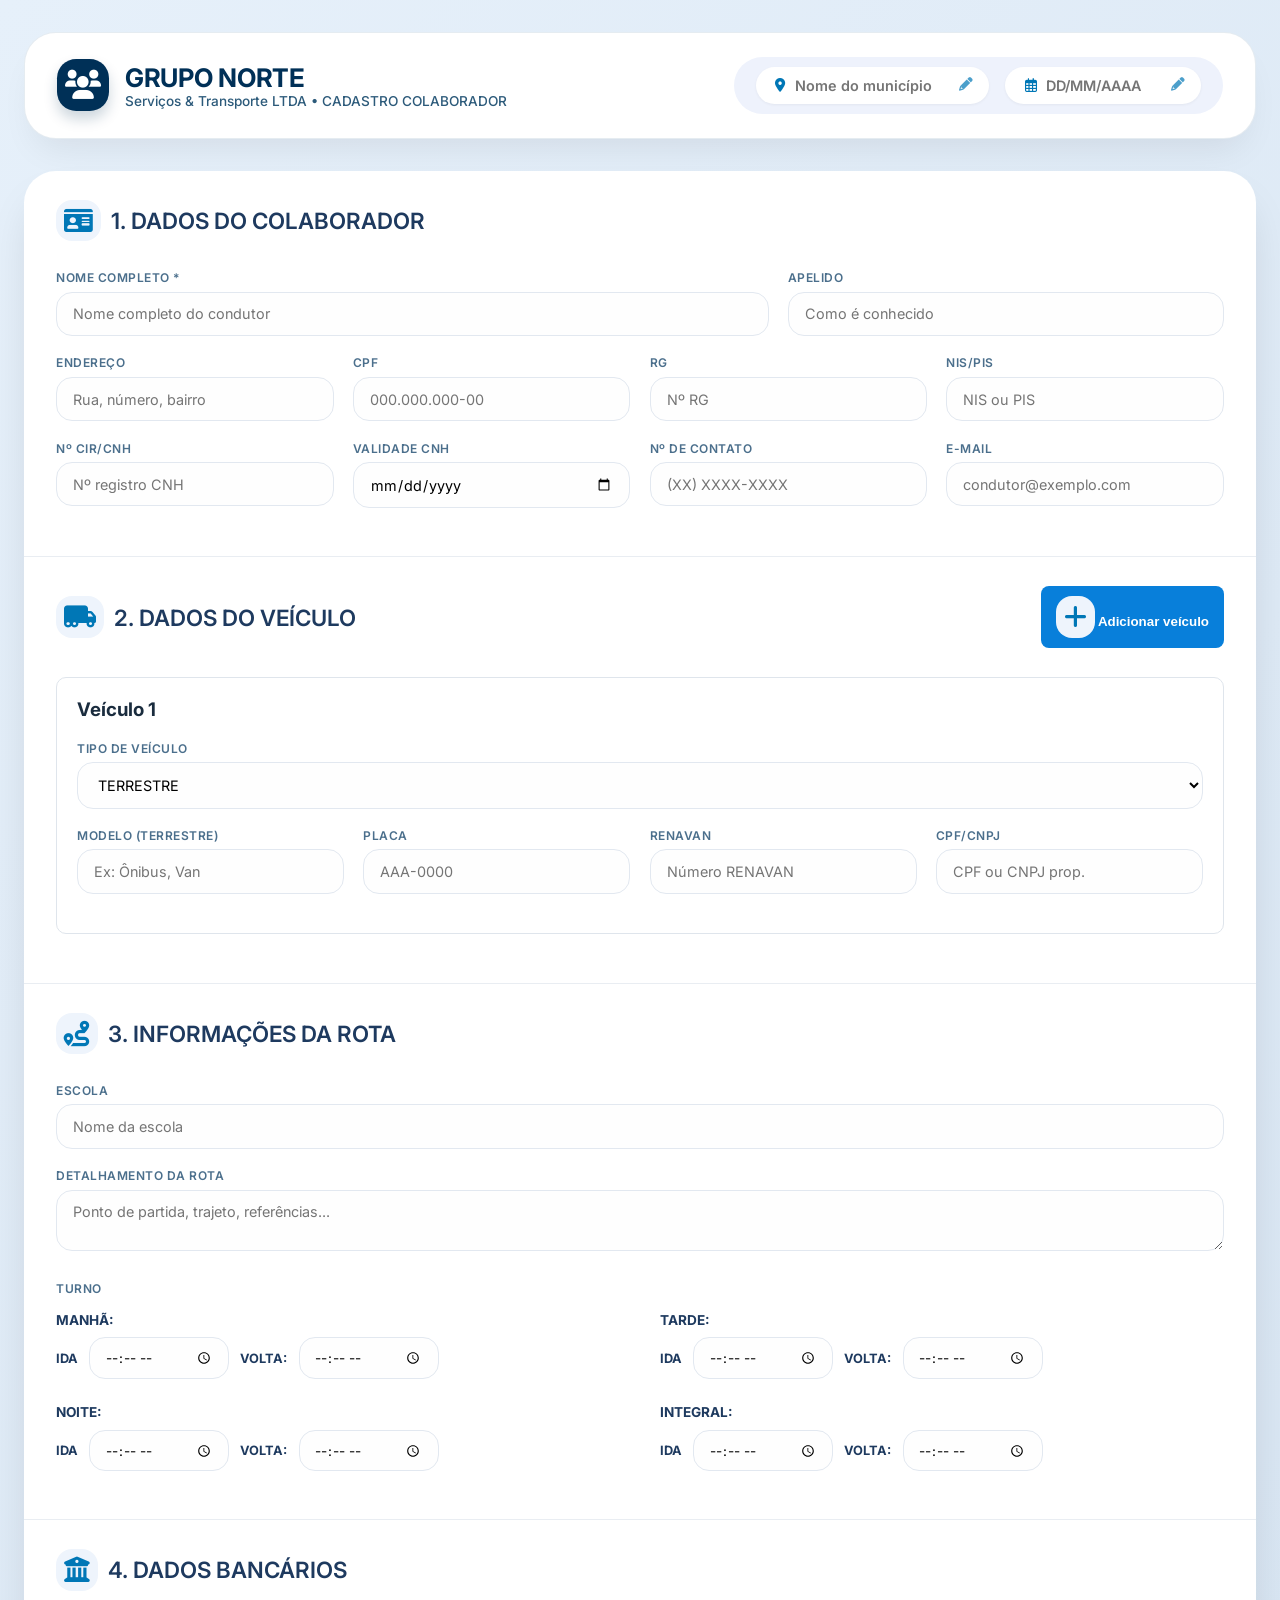
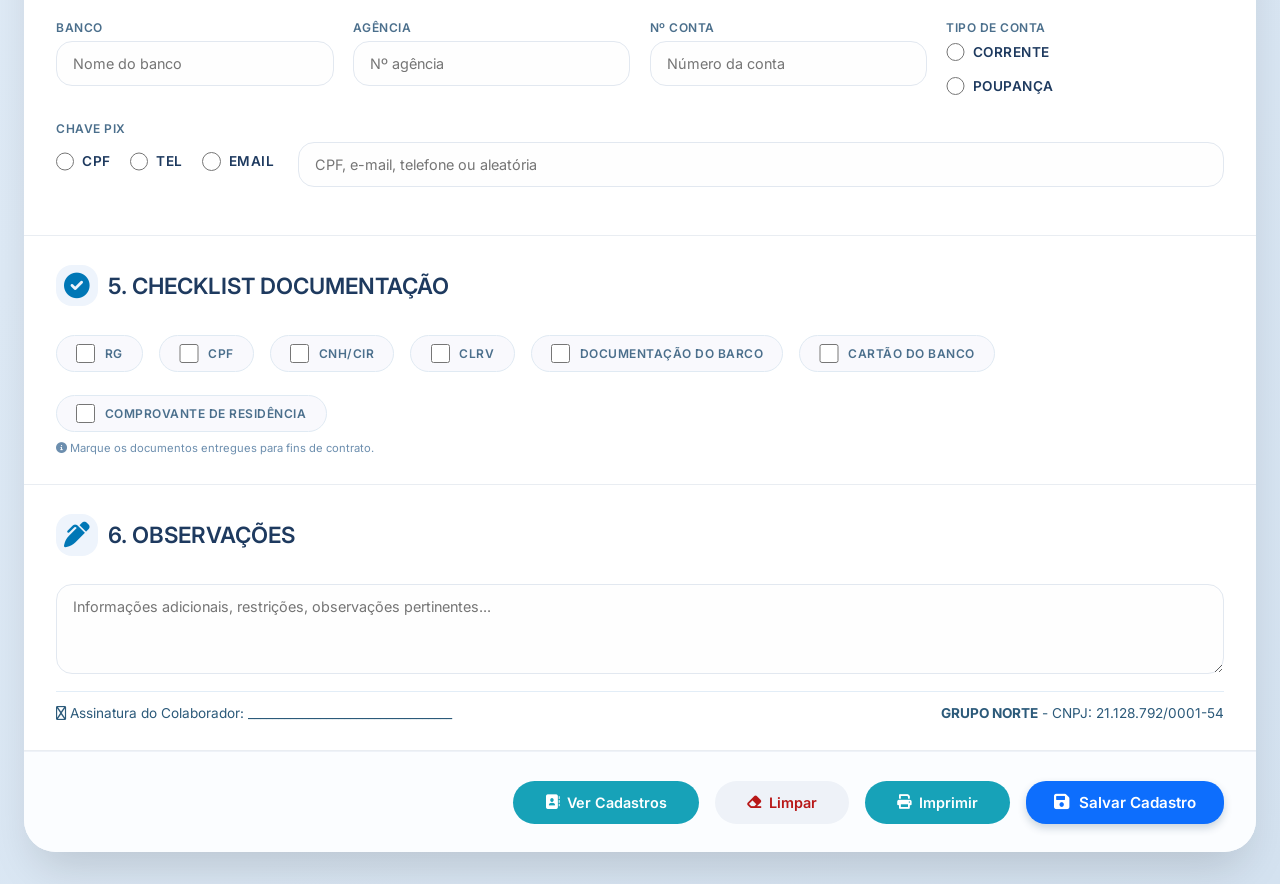
==== commit 6bb9d5b2: "Projeto finalizado" ====
--- a/src/main/resources/static/index.html
+++ b/src/main/resources/static/index.html
@@ -305,6 +305,15 @@
             </div>
 
             <div class="actions">
+                <a href="cadastros.html"
+                   class="btn btn-info"
+                   style="text-decoration:none;">
+
+                    <i class="fas fa-address-book"></i>
+
+                    Ver Cadastros
+
+                </a>
                 <button type="button" class="btn btn-secondary" id="btnLimpar"><i class="fas fa-eraser"></i> Limpar</button>
                 <button type="button" class="btn btn-info" id="btnImprimir"><i class="fas fa-print"></i> Imprimir</button>
                 <button type="button" id="btnSalvar" class="btn-salvar" onclick="enviarCadastro()">
